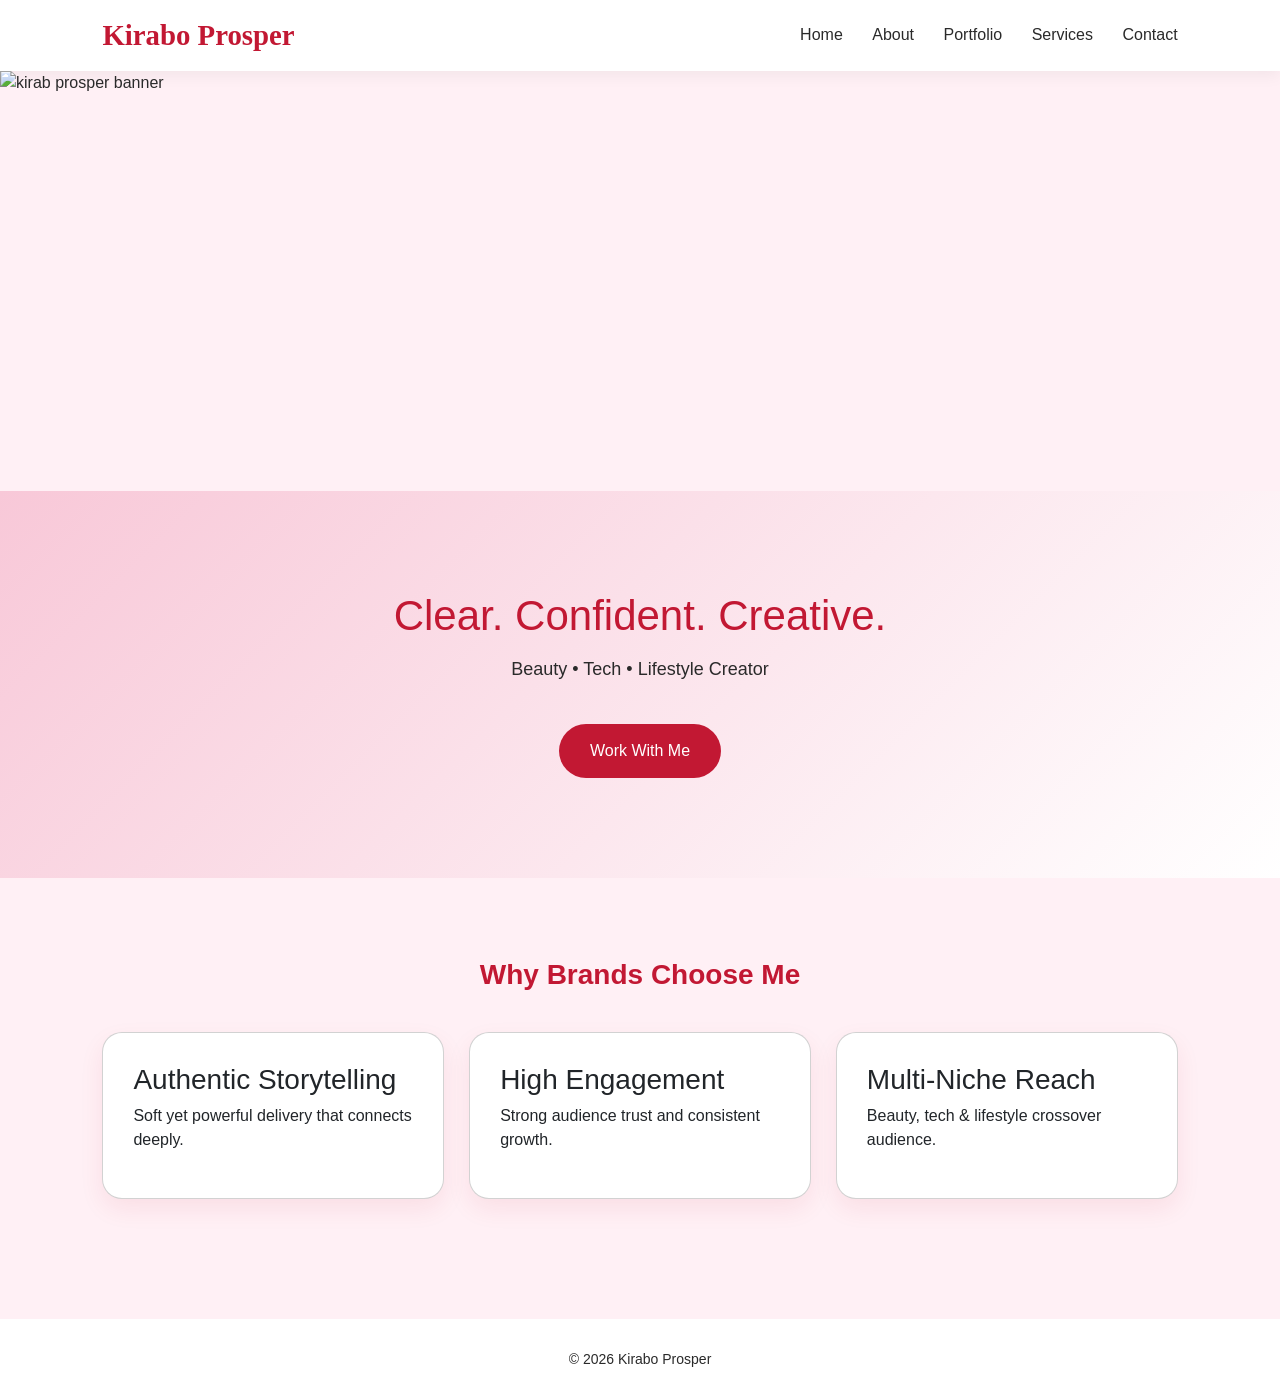
==== index.html @ 95d3f503 "Add files via upload" ====
<!DOCTYPE html>
<html lang="en">
<head>
<meta charset="UTF-8">
<meta name="viewport" content="width=device-width, initial-scale=1.0">
<title>Kirabo Prosper | UGC Portfolio</title>
<link href="https://cdn.jsdelivr.net/npm/bootstrap@5.3.2/dist/css/bootstrap.min.css" rel="stylesheet">

<link rel="stylesheet" href="style.css">
</head>

<body>

<nav>
    <h2>Kirabo Prosper</h2>
    <div>
        <a href="index.html">Home</a>
        <a href="about.html">About</a>
        <a href="portfolio.html">Portfolio</a>
        <a href="services.html">Services</a>
        <a href="contact.html">Contact</a>
    </div>
</nav>
<!-- HERO BANNER IMAGE -->
<section class="banner">
    <img src="c:\Users\USER\Downloads\banner for youtube.jpeg" alt="kirab prosper banner">
</section>
<section class="hero">
    <h1>Clear. Confident. Creative.</h1>
    <p>Beauty • Tech • Lifestyle Creator</p>
    <a href="contact.html" class="btn">Work With Me</a>
</section>

<section class="section">
    <h2 class="section-title">Why Brands Choose Me</h2>
    <div class="grid">
        <div class="card">
            <h3>Authentic Storytelling</h3>
            <p>Soft yet powerful delivery that connects deeply.</p>
        </div>
        <div class="card">
            <h3>High Engagement</h3>
            <p>Strong audience trust and consistent growth.</p>
        </div>
        <div class="card">
            <h3>Multi-Niche Reach</h3>
            <p>Beauty, tech & lifestyle crossover audience.</p>
        </div>
    </div>
</section>

<footer>
© 2026 Kirabo Prosper
</footer>
<script src="https://cdn.jsdelivr.net/npm/bootstrap@5.3.2/dist/js/bootstrap.bundle.min.js"></script>

<script src="script.js"></script>
</body>
</html>
---- style.css ----
:root {
    --cherry: #C21833;
    --soft-pink: #FFF0F5;
    --blush: #F8C8D8;
    --white: #ffffff;
    --text-dark: #2a2a2a;
}

* {
    margin: 0;
    padding: 0;
    box-sizing: border-box;
    font-family: 'Poppins', sans-serif;
}

body {
    background: var(--soft-pink);
    color: var(--text-dark);
}

/* NAVBAR */
nav {
    background: var(--white);
    padding: 18px 8%;
    display: flex;
    justify-content: space-between;
    align-items: center;
    box-shadow: 0 5px 15px rgba(0,0,0,0.05);
}

nav h2 {
   
    color: #C21833;;font-family: 'Playfair Display', serif;
    font-size: 1.8rem;
    font-weight: 700; /* cherry red */
    margin: 0; animation: fadeDown 1s ease;
}



nav a {
    text-decoration: none;
    color: var(--text-dark);
    margin-left: 25px;
    font-weight: 500;
}

nav a:hover {
    color: var(--cherry);
}
/* BANNER IMAGE */
.banner {
    width: 100%;
    overflow: hidden;
}

.banner img {
    width: 100%;
    height: auto;
    display: block;
}
/* HERO */
.hero {
    background: linear-gradient(135deg, var(--blush), var(--white));
    text-align: center;
    padding: 100px 20px;
}

.hero h1 {
    font-size: 42px;
    color: var(--cherry);
}

.hero p {
    margin-top: 15px;
    font-size: 18px;
}

.btn {
    display: inline-block;
    margin-top: 25px;
    padding: 14px 30px;
    border-radius: 50px;
    background: var(--cherry);
    color: white;
    text-decoration: none;
    transition: 0.3s ease;
}

.btn:hover {
    background: #9e1428;
}

/* SECTION */
.section {
    padding: 80px 8%;
}

.section-title {
    text-align: center;
    color: var(--cherry);
    font-size: 28px;
    margin-bottom: 40px;
}

/* CARD GRID */
.grid {
    display: grid;
    grid-template-columns: repeat(auto-fit, minmax(260px, 1fr));
    gap: 25px;
}

.card {
    background: var(--white);
    padding: 30px;
    border-radius: 20px;
    box-shadow: 0 10px 25px rgba(194,24,51,0.08);
    transition: 0.3s ease;
}

.card:hover {
    transform: translateY(-5px);
}

/* FOOTER */
footer {
    text-align: center;
    padding: 30px;
    background: var(--white);
    margin-top: 40px;
    font-size: 14px;
}
/* CAROUSEL */
.carousel-container {
    position: relative;
    overflow: hidden;
}

.carousel-track {
    display: flex;
    transition: transform 0.5s ease;
}

.carousel-item {
    min-width: 100%;
    background: white;
    padding: 40px;
    border-radius: 20px;
    box-shadow: 0 10px 25px rgba(194,24,51,0.08);
    text-align: center;
}

.carousel-item img {
    width: 100%;
    border-radius: 15px;
}

.carousel-btn {
    position: absolute;
    top: 50%;
    transform: translateY(-50%);
    background: #C21833;
    color: white;
    border: none;
    padding: 10px 15px;
    cursor: pointer;
    border-radius: 50%;
}

.carousel-btn.left { left: 10px; }
.carousel-btn.right { right: 10px; }

@media (max-width: 768px) {
    .carousel-item {
        padding: 20px;
    }
}
/* Section Title */
.section-title {
    color: var(--cherry);
    font-weight: 600;
    margin-bottom: 40px;
    text-align: center;
}

/* Instagram Style Carousel */
.insta-carousel {
    display: flex;
    gap: 20px;
    overflow-x: auto;
    scroll-behavior: smooth;
    padding: 10px 5px;
}

.insta-carousel::-webkit-scrollbar {
    display: none;
}

.insta-card {
    min-width: 280px;
    flex: 0 0 auto;
    border-radius: 20px;
    overflow: hidden;
    background: white;
    box-shadow: 0 10px 25px rgba(194,24,51,0.1);
}

.insta-card img {
    width: 100%;
    height: 400px;
    object-fit: cover;
}


.carousel-controls {
    text-align: center;
    margin-top: 20px;
}

.carousel-controls button {
    background: var(--cherry);
    color: white;
    border: none;
    padding: 8px 15px;
    margin: 0 5px;
    border-radius: 50%;
    cursor: pointer;
}
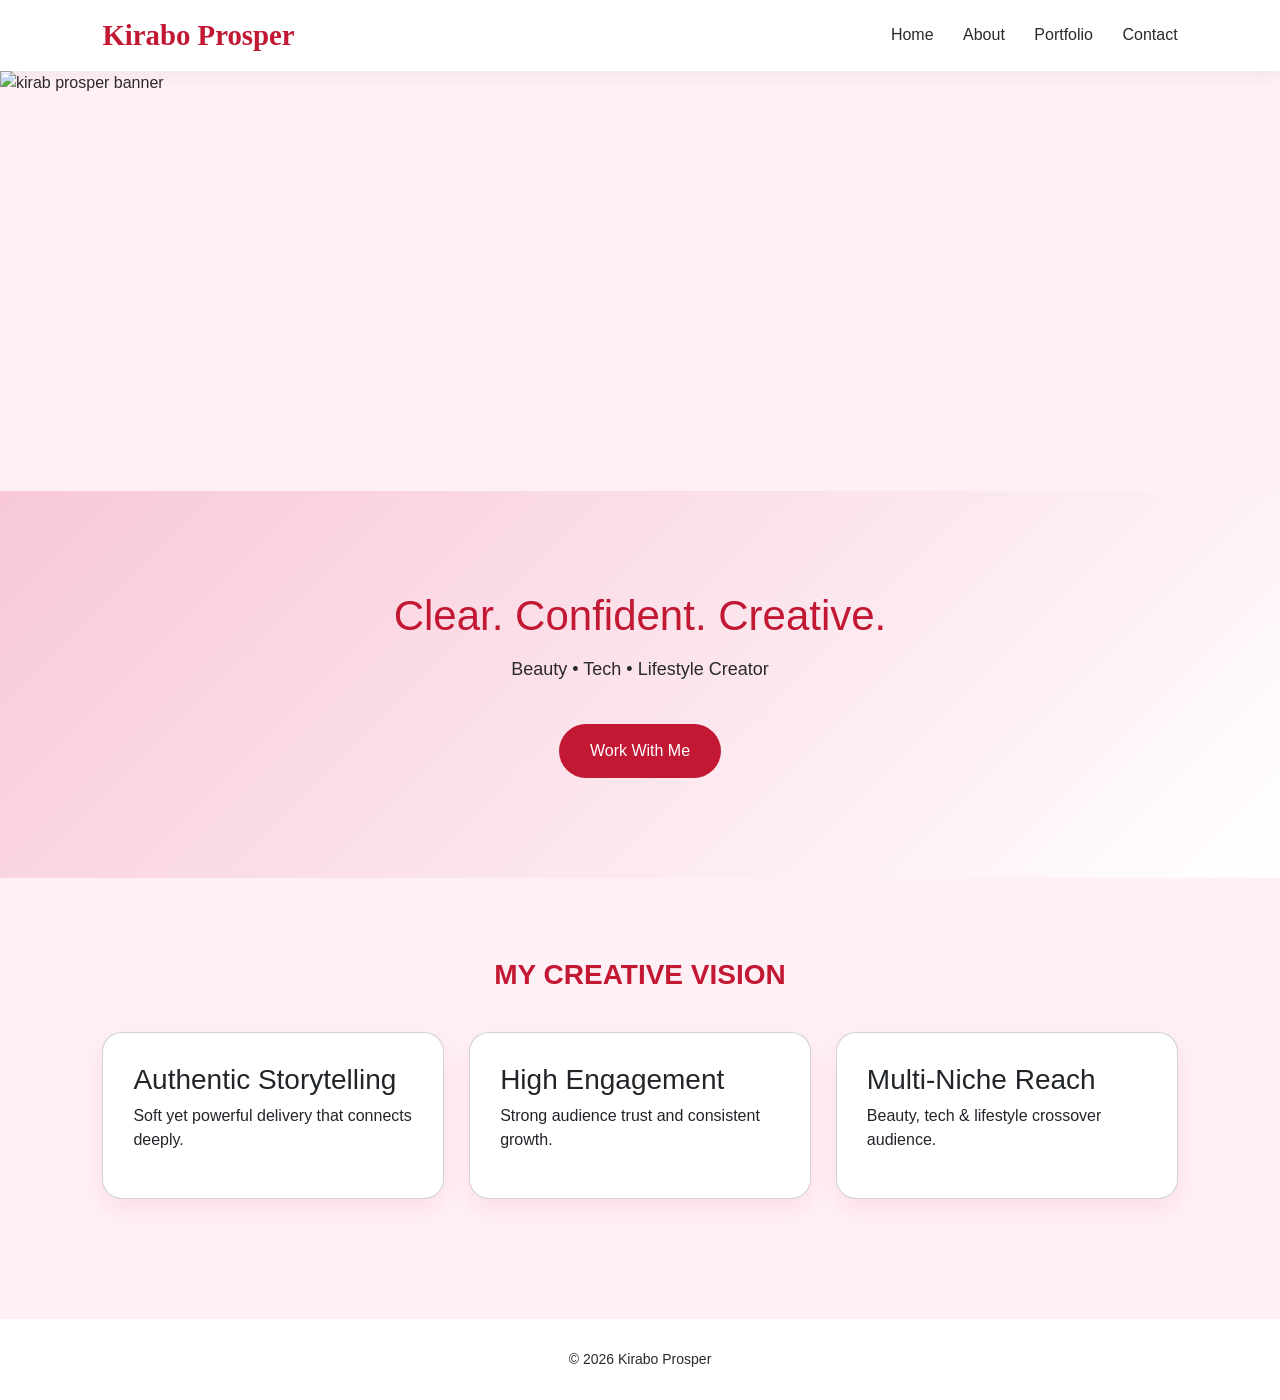
==== commit fe3445c6: "Update index.html" ====
--- a/index.html
+++ b/index.html
@@ -3,7 +3,7 @@
 <head>
 <meta charset="UTF-8">
 <meta name="viewport" content="width=device-width, initial-scale=1.0">
-<title>Kirabo Prosper | UGC Portfolio</title>
+<title>Kirabo Prosper | Portfolio</title>
 <link href="https://cdn.jsdelivr.net/npm/bootstrap@5.3.2/dist/css/bootstrap.min.css" rel="stylesheet">
 
 <link rel="stylesheet" href="style.css">
@@ -17,7 +17,6 @@
         <a href="index.html">Home</a>
         <a href="about.html">About</a>
         <a href="portfolio.html">Portfolio</a>
-        <a href="services.html">Services</a>
         <a href="contact.html">Contact</a>
     </div>
 </nav>
@@ -28,11 +27,11 @@
 <section class="hero">
     <h1>Clear. Confident. Creative.</h1>
     <p>Beauty • Tech • Lifestyle Creator</p>
-    <a href="contact.html" class="btn">Work With Me</a>
+    <a href="mailto:kiraboprosper91@gmail.com?subject=Collaboration%20Inquiry&body=Hi%20Prosper,%0D%0A%0D%0AI'd%20like%20to%20collaborate%20with%20you!" class="btn">Work With Me</a>
 </section>
 
 <section class="section">
-    <h2 class="section-title">Why Brands Choose Me</h2>
+    <h2 class="section-title">MY CREATIVE VISION</h2>
     <div class="grid">
         <div class="card">
             <h3>Authentic Storytelling</h3>
@@ -56,4 +55,4 @@
 
 <script src="script.js"></script>
 </body>
-</html>+</html>
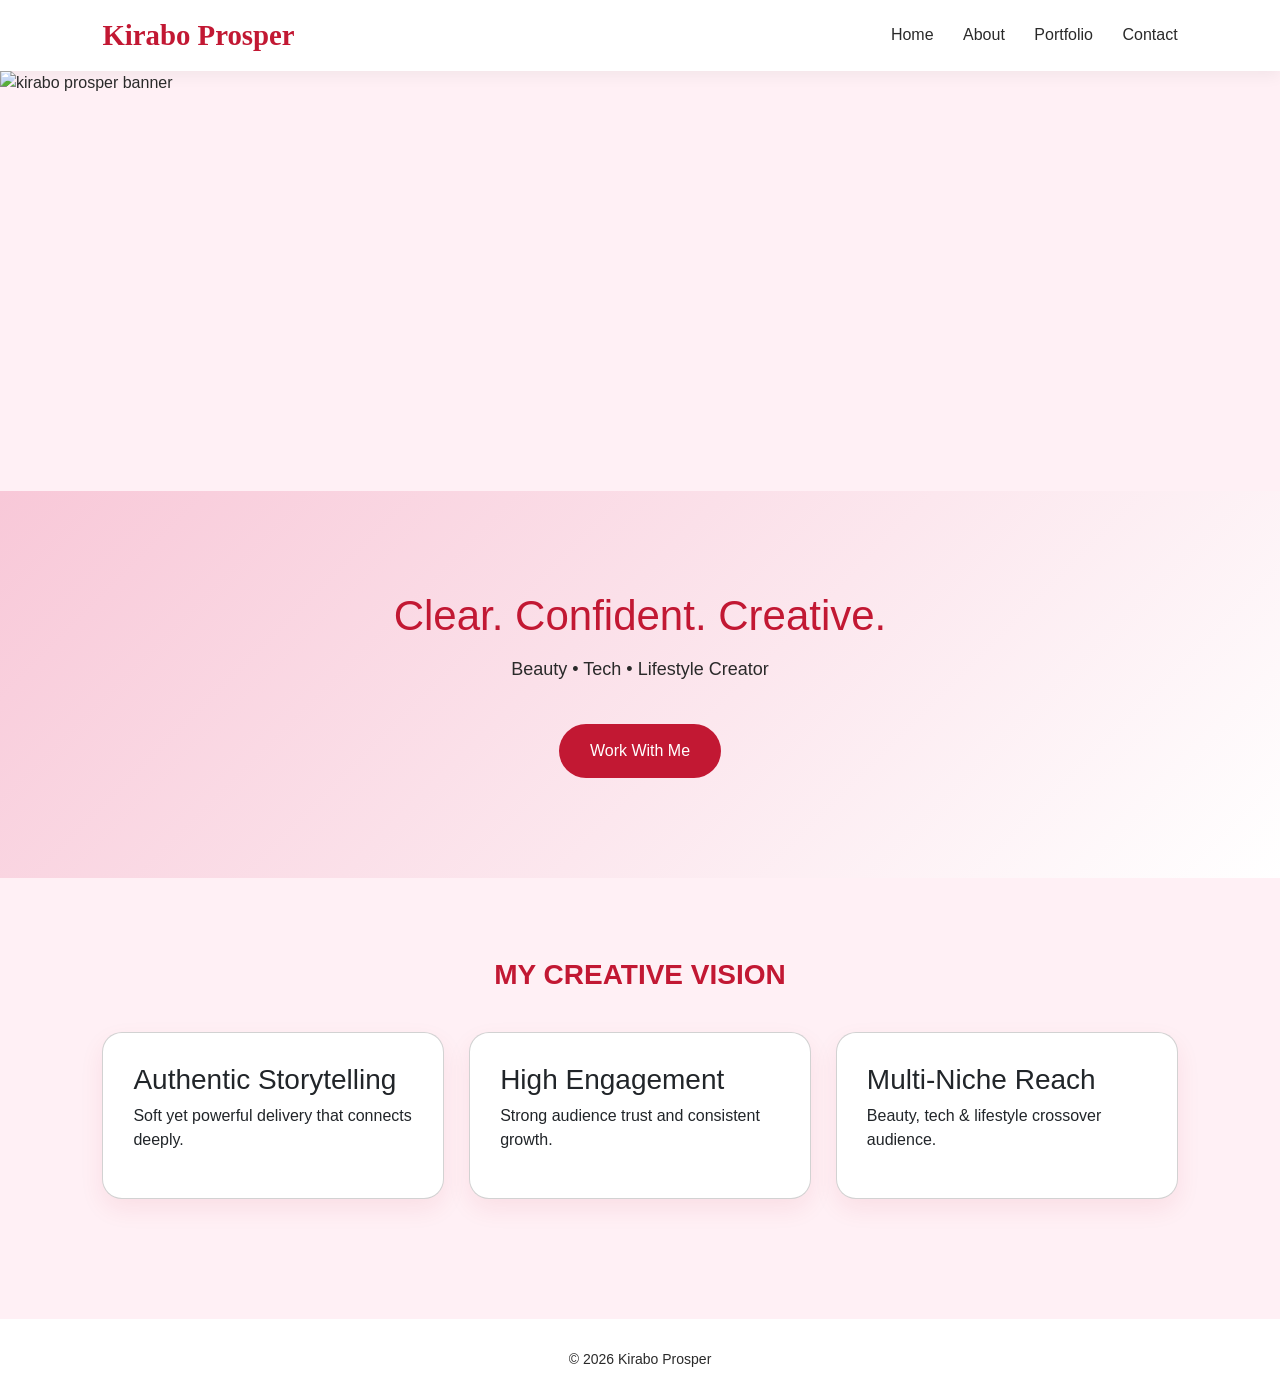
==== commit cc6aed37: "Update index.html" ====
--- a/index.html
+++ b/index.html
@@ -22,7 +22,7 @@
 </nav>
 <!-- HERO BANNER IMAGE -->
 <section class="banner">
-    <img src="c:\Users\USER\Downloads\banner for youtube.jpeg" alt="kirab prosper banner">
+    <img src="https://github.com/kiraboprosper/creator-portfolio/blob/main/banner%20for%20youtube.jpeg" alt="kirabo prosper banner">
 </section>
 <section class="hero">
     <h1>Clear. Confident. Creative.</h1>
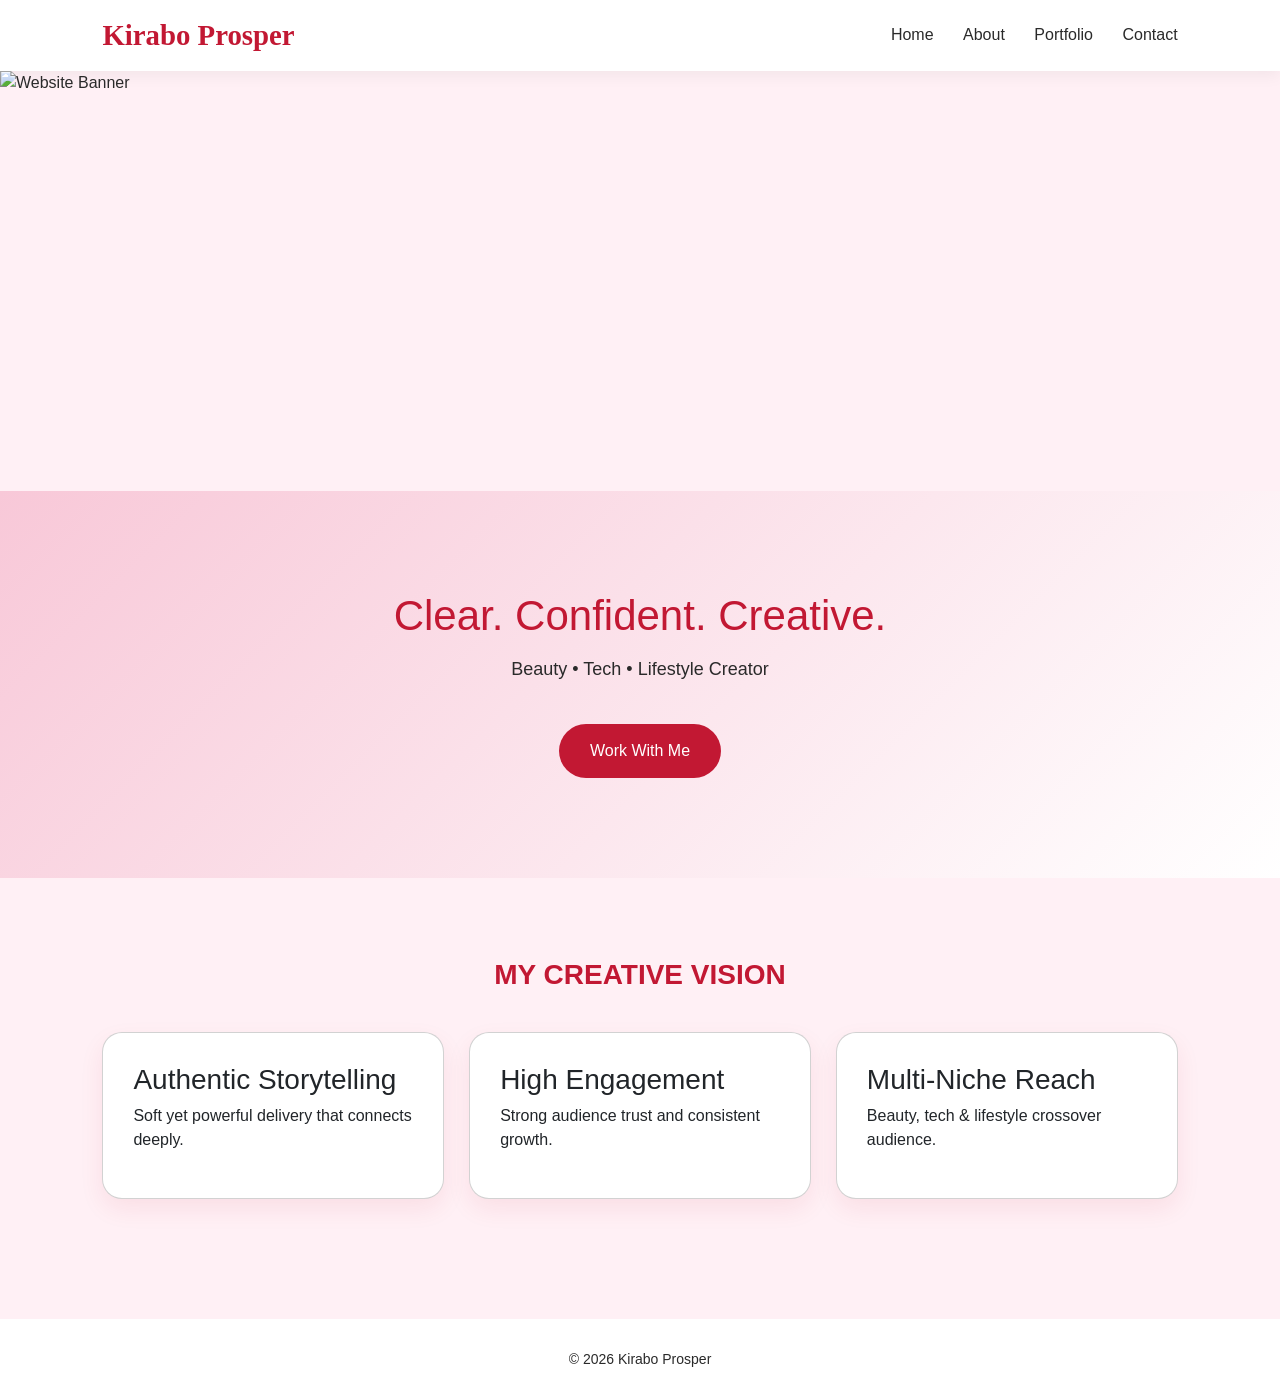
==== commit 2a74aa6a: "Update index.html" ====
--- a/index.html
+++ b/index.html
@@ -22,7 +22,9 @@
 </nav>
 <!-- HERO BANNER IMAGE -->
 <section class="banner">
-    <img src="https://github.com/kiraboprosper/creator-portfolio/blob/main/banner%20for%20youtube.jpeg" alt="kirabo prosper banner">
+    <img src="https://raw.githubusercontent.com/kiraboprosper/creator-portfolio/main/banner%20for%20youtube.jpeg" 
+         alt="Website Banner" 
+         style="max-width:100%; height:auto;">
 </section>
 <section class="hero">
     <h1>Clear. Confident. Creative.</h1>
